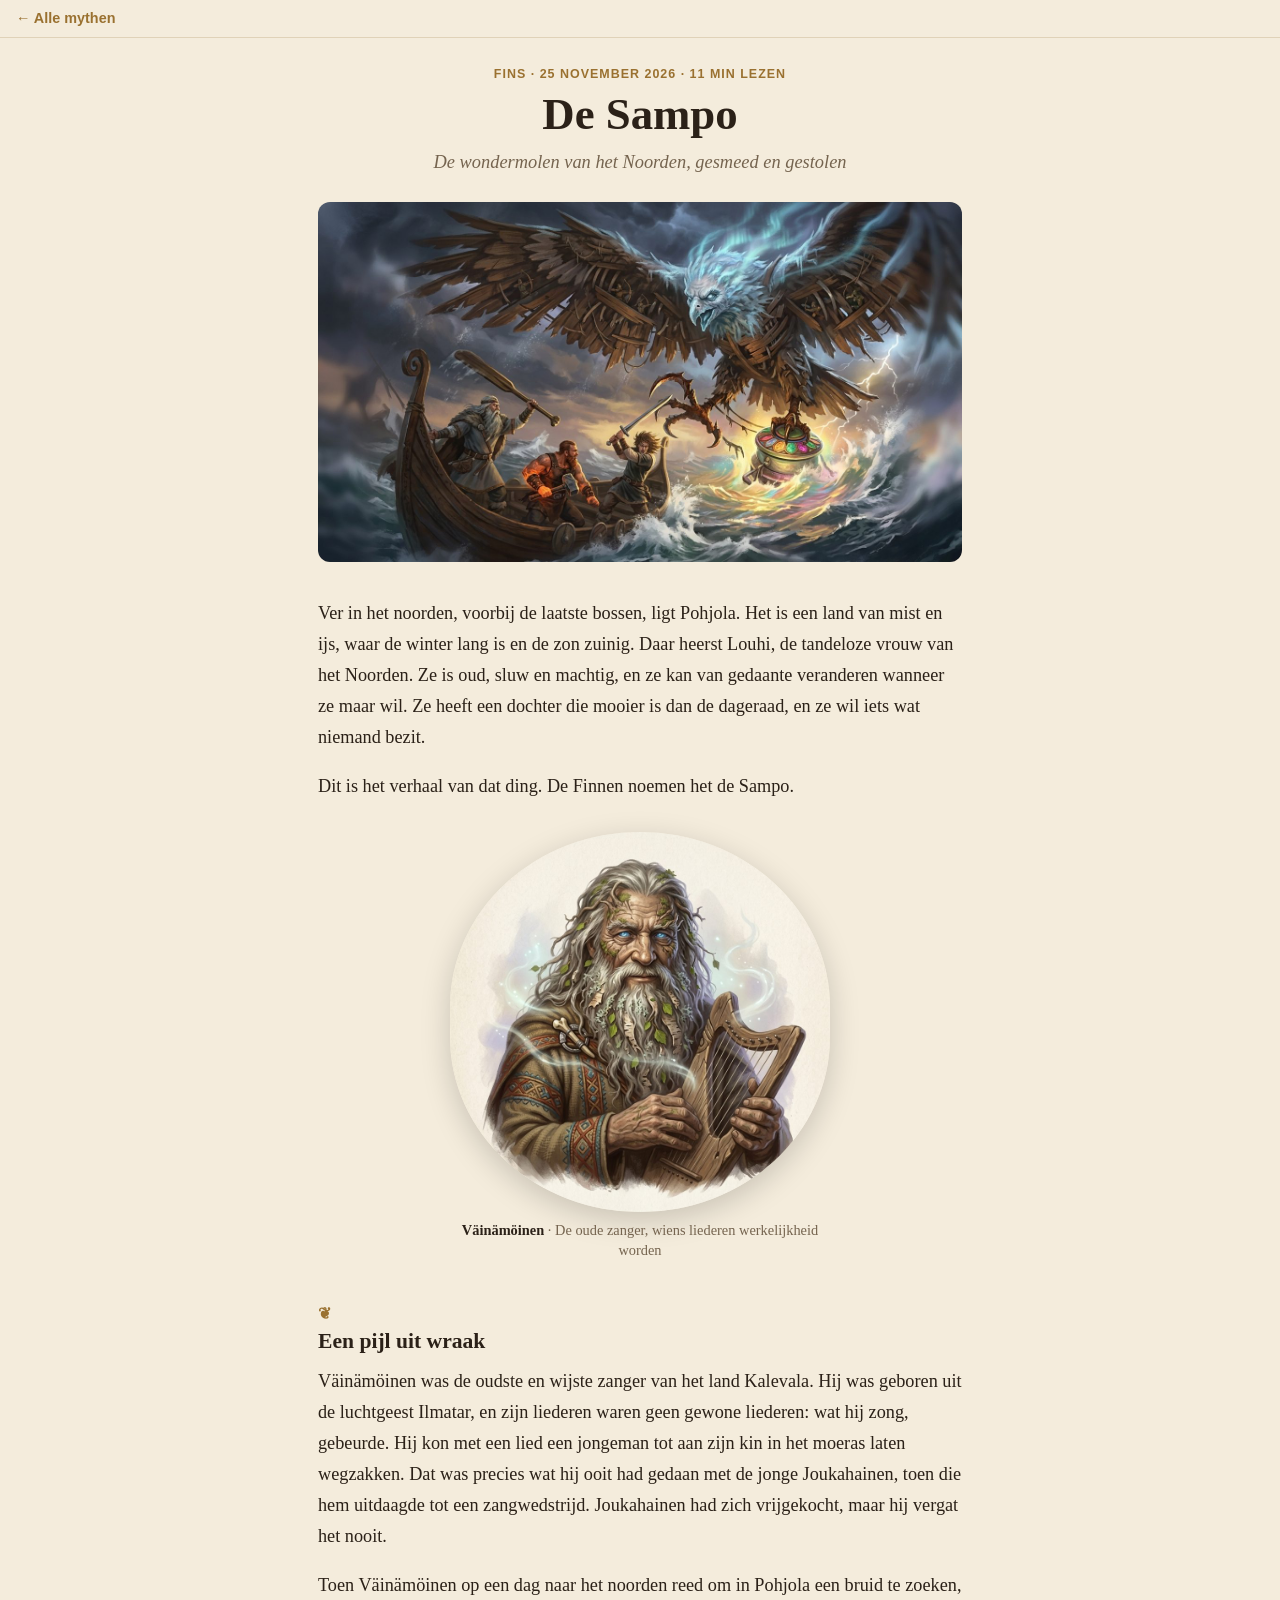
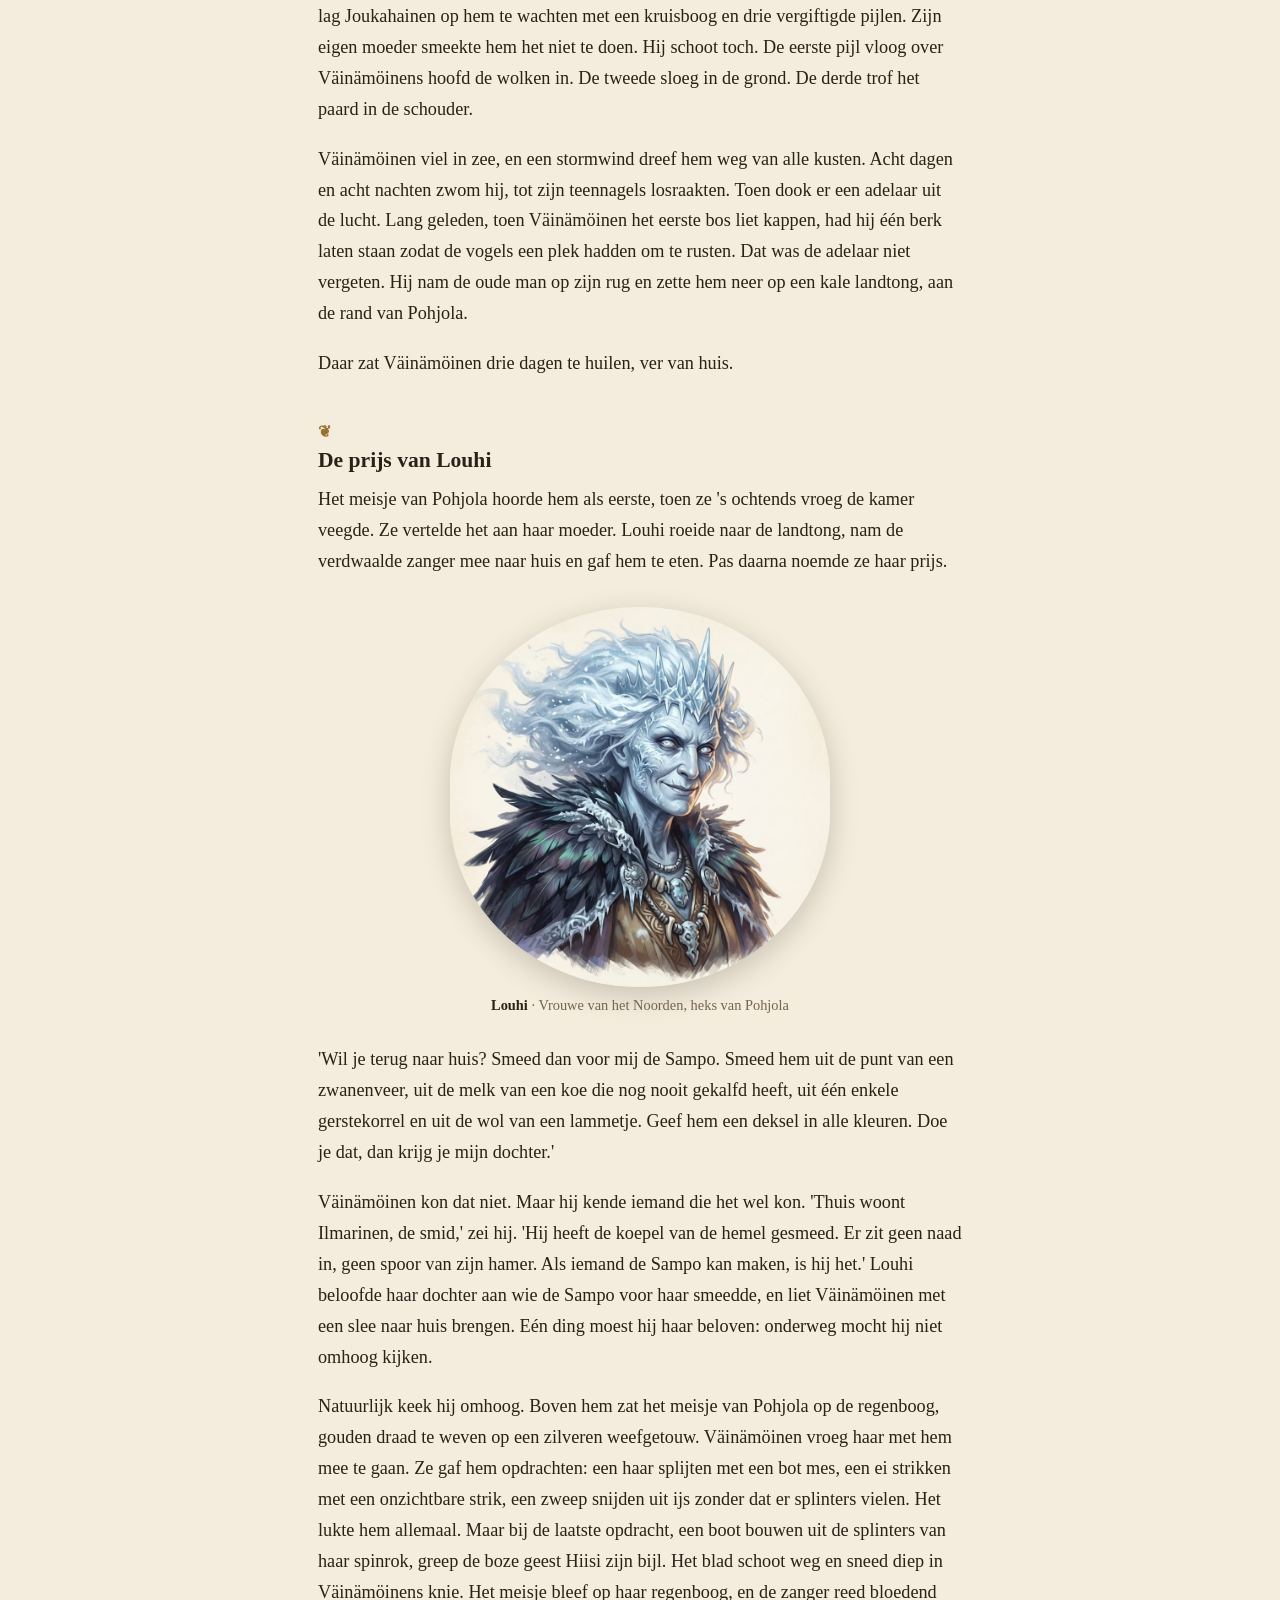
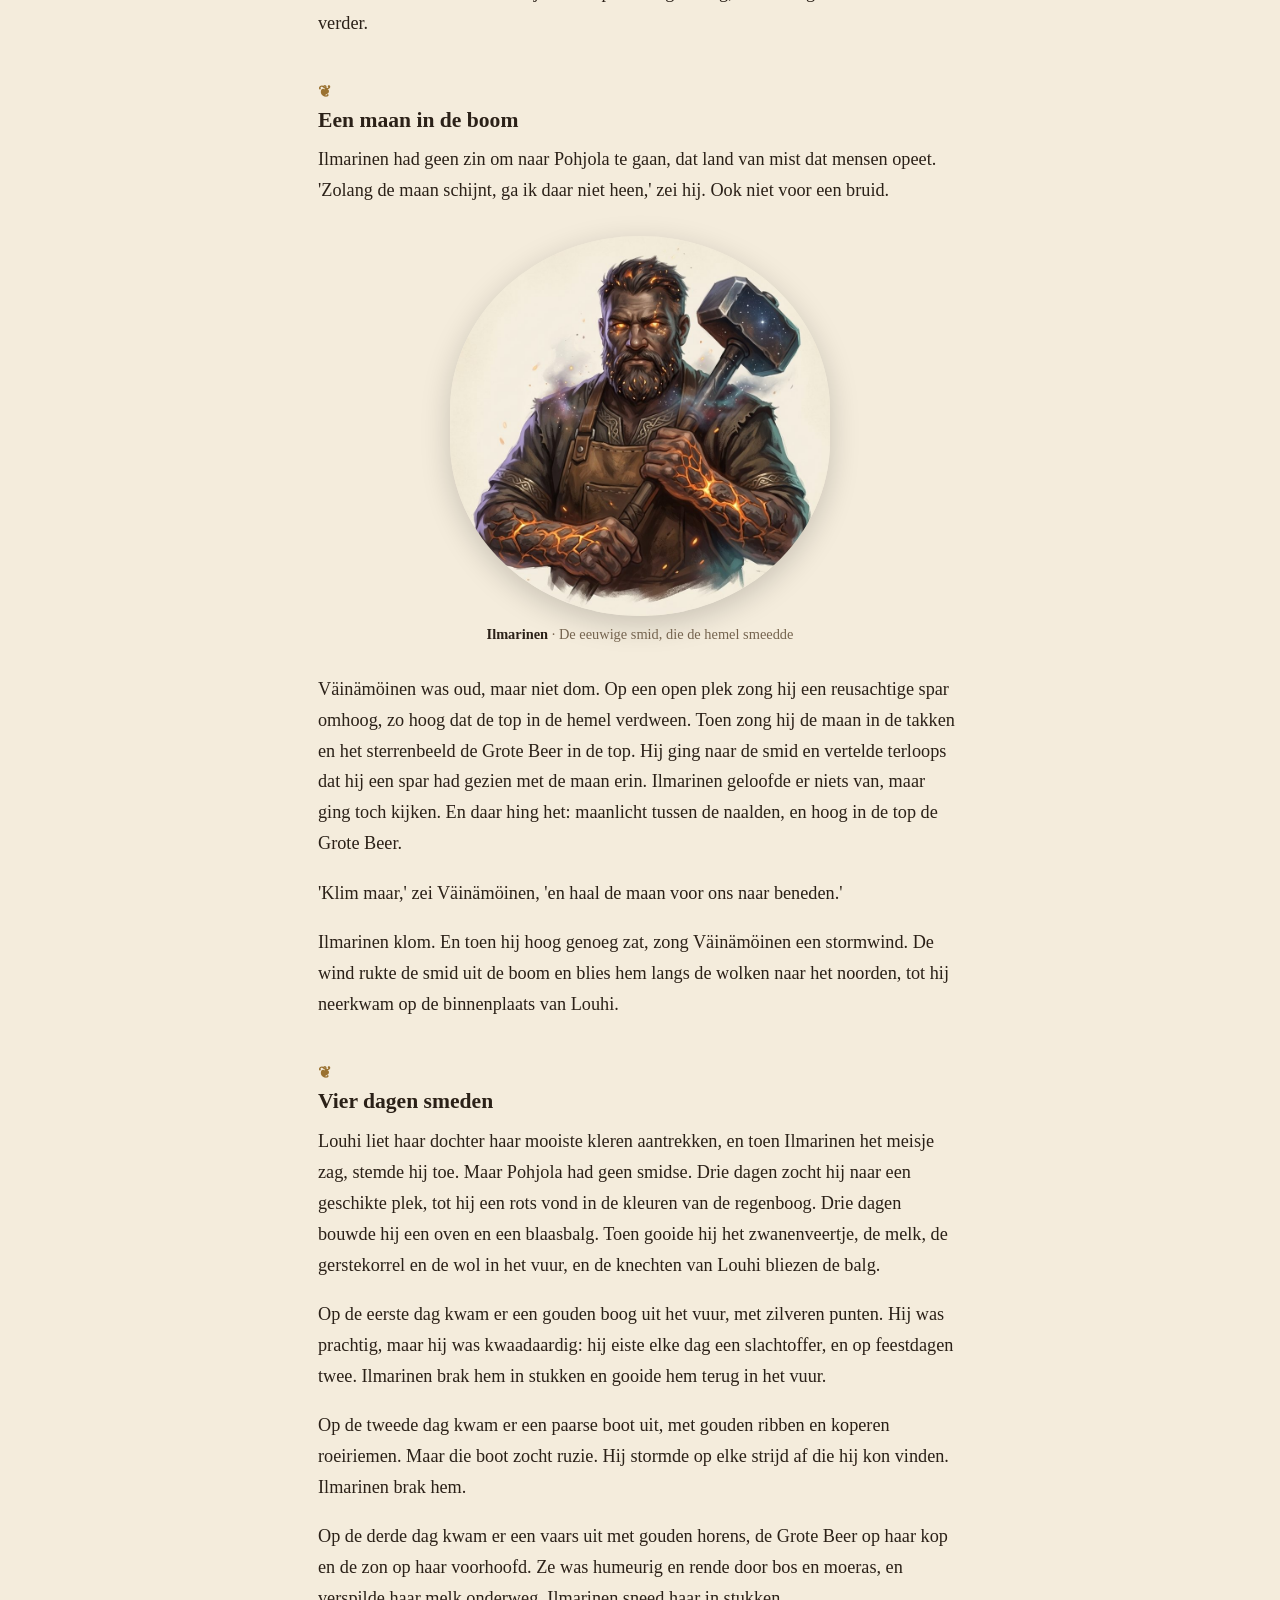
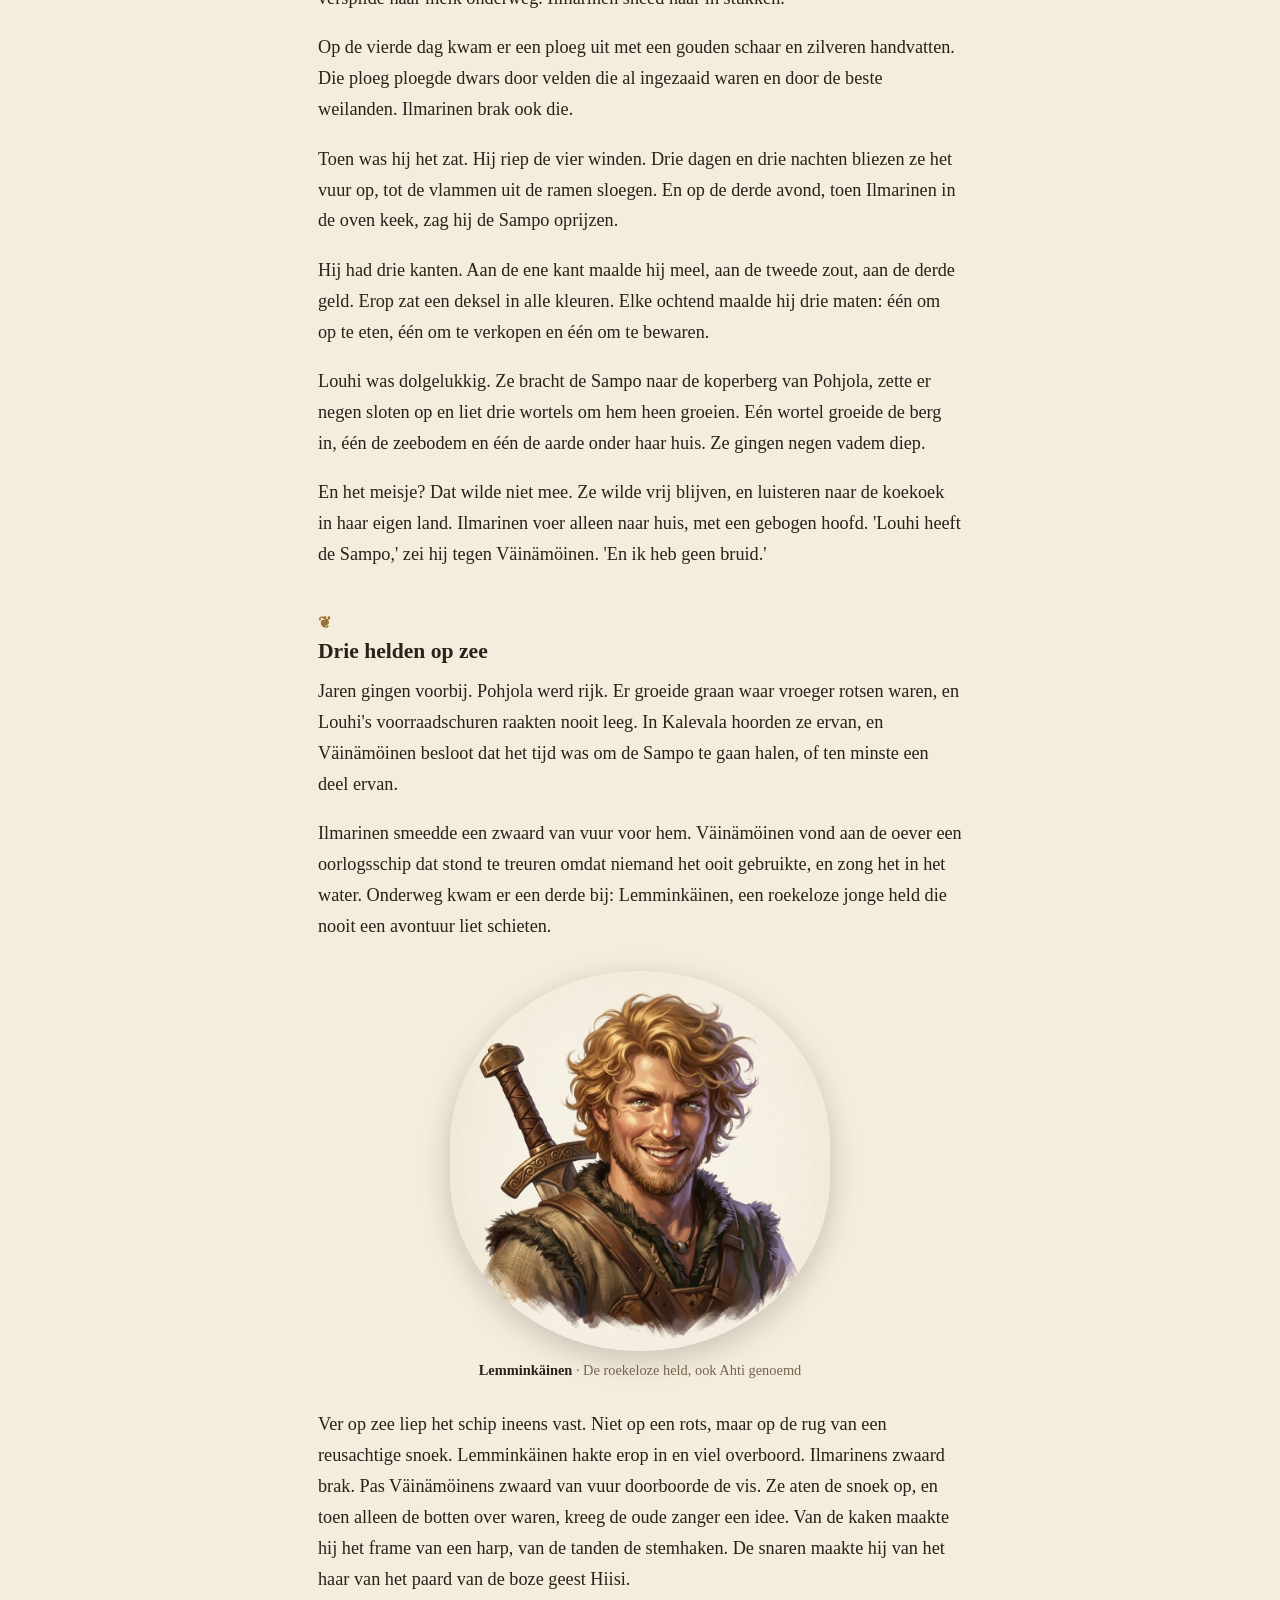
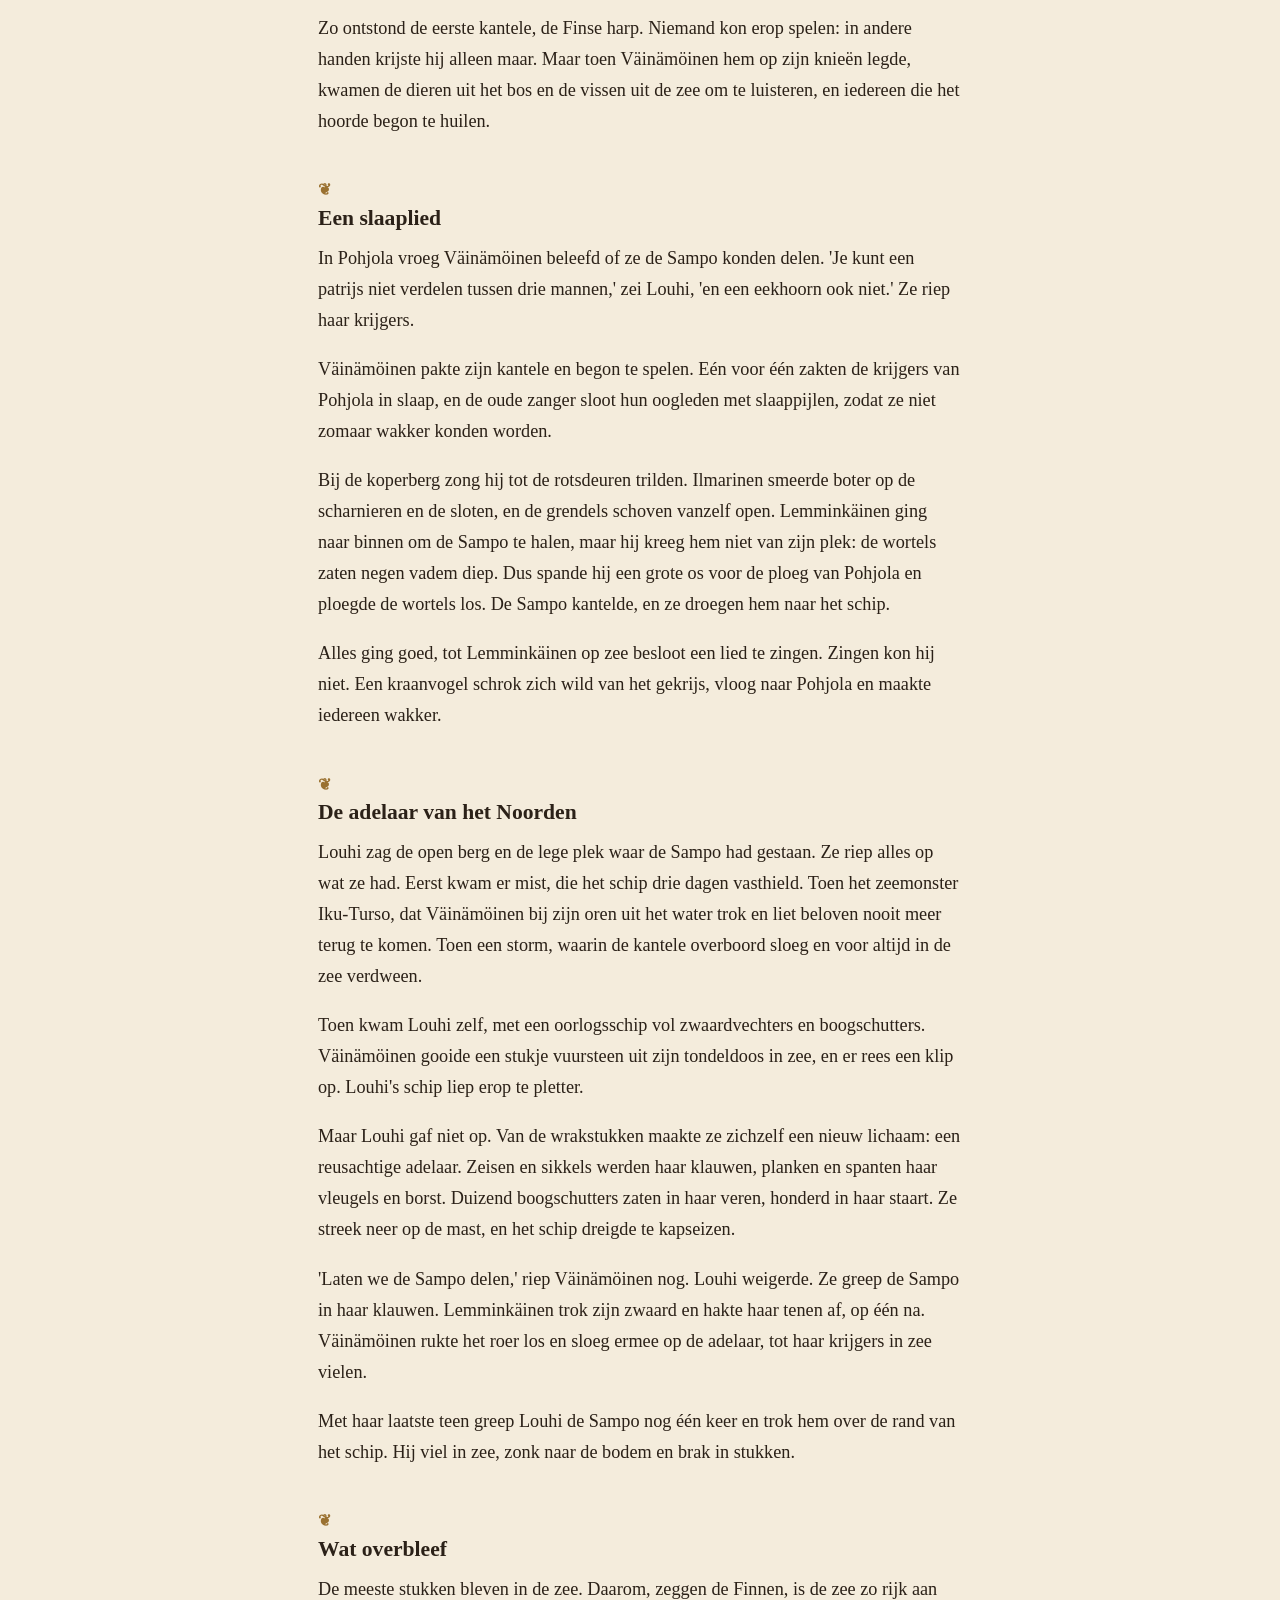
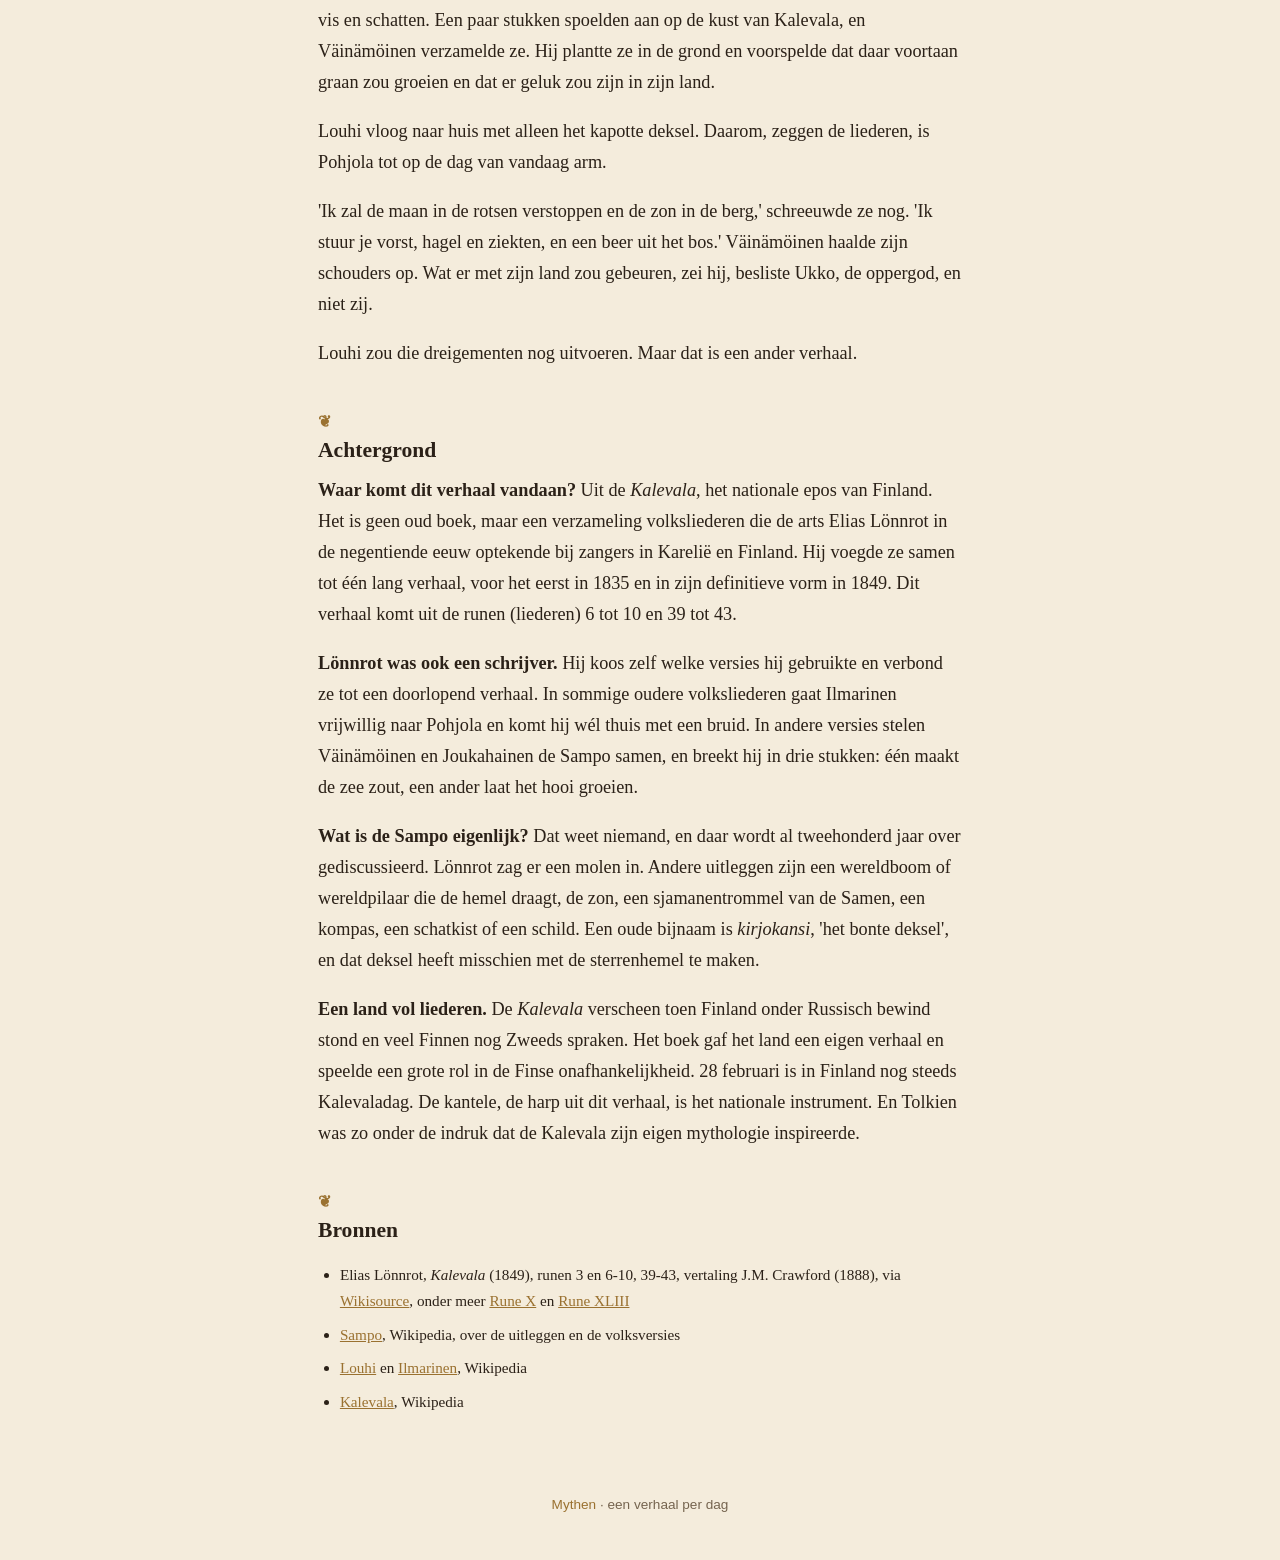
==== verhalen/de-sampo.html @ 35077336 "Nieuw verhaal: De Sampo (Fins, Kalevala) met vier portretten Co-Authored-By: Claude Opus 5.5 <norepl" ====
<!doctype html>
<html lang="nl">
<head>
<meta charset="utf-8">
<meta name="viewport" content="width=device-width, initial-scale=1">
<title>De Sampo · Mythen</title>
<meta name="description" content="Om thuis te komen belooft de oude zanger Väinämöinen dat zijn vriend de smid een wondermolen zal smeden voor de heks van het Noorden. Jaren later komen ze hem terughalen, met een harp van vissengraat en een zeeslag tegen een reusachtige adelaar.">
<meta name="author" content="Mythen">
<meta property="og:type" content="article">
<meta property="og:title" content="De Sampo">
<meta property="og:description" content="Om thuis te komen belooft de oude zanger Väinämöinen dat zijn vriend de smid een wondermolen zal smeden voor de heks van het Noorden. Jaren later komen ze hem terughalen, met een harp van vissengraat en een zeeslag tegen een reusachtige adelaar.">
<meta property="og:image" content="https://simonbaijens.github.io/mythen/beelden/scenes/de-sampo.jpg">
<meta name="theme-color" content="#171310">
<link rel="stylesheet" href="../verhaal.css">
</head>
<body>
<nav class="terug"><a href="../">← Alle mythen</a></nav>
<article>
<header>
<p class="mythologie">Fins · <time datetime="2026-11-25">25 november 2026</time> · 11 min lezen</p>
<h1>De Sampo</h1>
<p class="ondertitel">De wondermolen van het Noorden, gesmeed en gestolen</p>
</header>
<figure class="scene"><img src="../beelden/scenes/de-sampo.jpg" alt="De Sampo" width="1400" height="788"></figure>
<p>Ver in het noorden, voorbij de laatste bossen, ligt Pohjola. Het is een land van mist en ijs, waar de winter lang is en de zon zuinig. Daar heerst Louhi, de tandeloze vrouw van het Noorden. Ze is oud, sluw en machtig, en ze kan van gedaante veranderen wanneer ze maar wil. Ze heeft een dochter die mooier is dan de dageraad, en ze wil iets wat niemand bezit.</p>
<p>Dit is het verhaal van dat ding. De Finnen noemen het de Sampo.</p>
<figure class="figuur" id="figuur-vainamoinen"><img src="../beelden/figuren/vainamoinen.jpg" alt="Väinämöinen" width="900" height="900" loading="lazy"><figcaption><strong>Väinämöinen</strong> · De oude zanger, wiens liederen werkelijkheid worden</figcaption></figure>
<h2>Een pijl uit wraak</h2>
<p>Väinämöinen was de oudste en wijste zanger van het land Kalevala. Hij was geboren uit de luchtgeest Ilmatar, en zijn liederen waren geen gewone liederen: wat hij zong, gebeurde. Hij kon met een lied een jongeman tot aan zijn kin in het moeras laten wegzakken. Dat was precies wat hij ooit had gedaan met de jonge Joukahainen, toen die hem uitdaagde tot een zangwedstrijd. Joukahainen had zich vrijgekocht, maar hij vergat het nooit.</p>
<p>Toen Väinämöinen op een dag naar het noorden reed om in Pohjola een bruid te zoeken, lag Joukahainen op hem te wachten met een kruisboog en drie vergiftigde pijlen. Zijn eigen moeder smeekte hem het niet te doen. Hij schoot toch. De eerste pijl vloog over Väinämöinens hoofd de wolken in. De tweede sloeg in de grond. De derde trof het paard in de schouder.</p>
<p>Väinämöinen viel in zee, en een stormwind dreef hem weg van alle kusten. Acht dagen en acht nachten zwom hij, tot zijn teennagels losraakten. Toen dook er een adelaar uit de lucht. Lang geleden, toen Väinämöinen het eerste bos liet kappen, had hij één berk laten staan zodat de vogels een plek hadden om te rusten. Dat was de adelaar niet vergeten. Hij nam de oude man op zijn rug en zette hem neer op een kale landtong, aan de rand van Pohjola.</p>
<p>Daar zat Väinämöinen drie dagen te huilen, ver van huis.</p>
<h2>De prijs van Louhi</h2>
<p>Het meisje van Pohjola hoorde hem als eerste, toen ze 's ochtends vroeg de kamer veegde. Ze vertelde het aan haar moeder. Louhi roeide naar de landtong, nam de verdwaalde zanger mee naar huis en gaf hem te eten. Pas daarna noemde ze haar prijs.</p>
<figure class="figuur" id="figuur-louhi"><img src="../beelden/figuren/louhi.jpg" alt="Louhi" width="900" height="900" loading="lazy"><figcaption><strong>Louhi</strong> · Vrouwe van het Noorden, heks van Pohjola</figcaption></figure>
<p>'Wil je terug naar huis? Smeed dan voor mij de Sampo. Smeed hem uit de punt van een zwanenveer, uit de melk van een koe die nog nooit gekalfd heeft, uit één enkele gerstekorrel en uit de wol van een lammetje. Geef hem een deksel in alle kleuren. Doe je dat, dan krijg je mijn dochter.'</p>
<p>Väinämöinen kon dat niet. Maar hij kende iemand die het wel kon. 'Thuis woont Ilmarinen, de smid,' zei hij. 'Hij heeft de koepel van de hemel gesmeed. Er zit geen naad in, geen spoor van zijn hamer. Als iemand de Sampo kan maken, is hij het.' Louhi beloofde haar dochter aan wie de Sampo voor haar smeedde, en liet Väinämöinen met een slee naar huis brengen. Eén ding moest hij haar beloven: onderweg mocht hij niet omhoog kijken.</p>
<p>Natuurlijk keek hij omhoog. Boven hem zat het meisje van Pohjola op de regenboog, gouden draad te weven op een zilveren weefgetouw. Väinämöinen vroeg haar met hem mee te gaan. Ze gaf hem opdrachten: een haar splijten met een bot mes, een ei strikken met een onzichtbare strik, een zweep snijden uit ijs zonder dat er splinters vielen. Het lukte hem allemaal. Maar bij de laatste opdracht, een boot bouwen uit de splinters van haar spinrok, greep de boze geest Hiisi zijn bijl. Het blad schoot weg en sneed diep in Väinämöinens knie. Het meisje bleef op haar regenboog, en de zanger reed bloedend verder.</p>
<h2>Een maan in de boom</h2>
<p>Ilmarinen had geen zin om naar Pohjola te gaan, dat land van mist dat mensen opeet. 'Zolang de maan schijnt, ga ik daar niet heen,' zei hij. Ook niet voor een bruid.</p>
<figure class="figuur" id="figuur-ilmarinen"><img src="../beelden/figuren/ilmarinen.jpg" alt="Ilmarinen" width="900" height="900" loading="lazy"><figcaption><strong>Ilmarinen</strong> · De eeuwige smid, die de hemel smeedde</figcaption></figure>
<p>Väinämöinen was oud, maar niet dom. Op een open plek zong hij een reusachtige spar omhoog, zo hoog dat de top in de hemel verdween. Toen zong hij de maan in de takken en het sterrenbeeld de Grote Beer in de top. Hij ging naar de smid en vertelde terloops dat hij een spar had gezien met de maan erin. Ilmarinen geloofde er niets van, maar ging toch kijken. En daar hing het: maanlicht tussen de naalden, en hoog in de top de Grote Beer.</p>
<p>'Klim maar,' zei Väinämöinen, 'en haal de maan voor ons naar beneden.'</p>
<p>Ilmarinen klom. En toen hij hoog genoeg zat, zong Väinämöinen een stormwind. De wind rukte de smid uit de boom en blies hem langs de wolken naar het noorden, tot hij neerkwam op de binnenplaats van Louhi.</p>
<h2>Vier dagen smeden</h2>
<p>Louhi liet haar dochter haar mooiste kleren aantrekken, en toen Ilmarinen het meisje zag, stemde hij toe. Maar Pohjola had geen smidse. Drie dagen zocht hij naar een geschikte plek, tot hij een rots vond in de kleuren van de regenboog. Drie dagen bouwde hij een oven en een blaasbalg. Toen gooide hij het zwanenveertje, de melk, de gerstekorrel en de wol in het vuur, en de knechten van Louhi bliezen de balg.</p>
<p>Op de eerste dag kwam er een gouden boog uit het vuur, met zilveren punten. Hij was prachtig, maar hij was kwaadaardig: hij eiste elke dag een slachtoffer, en op feestdagen twee. Ilmarinen brak hem in stukken en gooide hem terug in het vuur.</p>
<p>Op de tweede dag kwam er een paarse boot uit, met gouden ribben en koperen roeiriemen. Maar die boot zocht ruzie. Hij stormde op elke strijd af die hij kon vinden. Ilmarinen brak hem.</p>
<p>Op de derde dag kwam er een vaars uit met gouden horens, de Grote Beer op haar kop en de zon op haar voorhoofd. Ze was humeurig en rende door bos en moeras, en verspilde haar melk onderweg. Ilmarinen sneed haar in stukken.</p>
<p>Op de vierde dag kwam er een ploeg uit met een gouden schaar en zilveren handvatten. Die ploeg ploegde dwars door velden die al ingezaaid waren en door de beste weilanden. Ilmarinen brak ook die.</p>
<p>Toen was hij het zat. Hij riep de vier winden. Drie dagen en drie nachten bliezen ze het vuur op, tot de vlammen uit de ramen sloegen. En op de derde avond, toen Ilmarinen in de oven keek, zag hij de Sampo oprijzen.</p>
<p>Hij had drie kanten. Aan de ene kant maalde hij meel, aan de tweede zout, aan de derde geld. Erop zat een deksel in alle kleuren. Elke ochtend maalde hij drie maten: één om op te eten, één om te verkopen en één om te bewaren.</p>
<p>Louhi was dolgelukkig. Ze bracht de Sampo naar de koperberg van Pohjola, zette er negen sloten op en liet drie wortels om hem heen groeien. Eén wortel groeide de berg in, één de zeebodem en één de aarde onder haar huis. Ze gingen negen vadem diep.</p>
<p>En het meisje? Dat wilde niet mee. Ze wilde vrij blijven, en luisteren naar de koekoek in haar eigen land. Ilmarinen voer alleen naar huis, met een gebogen hoofd. 'Louhi heeft de Sampo,' zei hij tegen Väinämöinen. 'En ik heb geen bruid.'</p>
<h2>Drie helden op zee</h2>
<p>Jaren gingen voorbij. Pohjola werd rijk. Er groeide graan waar vroeger rotsen waren, en Louhi's voorraadschuren raakten nooit leeg. In Kalevala hoorden ze ervan, en Väinämöinen besloot dat het tijd was om de Sampo te gaan halen, of ten minste een deel ervan.</p>
<p>Ilmarinen smeedde een zwaard van vuur voor hem. Väinämöinen vond aan de oever een oorlogsschip dat stond te treuren omdat niemand het ooit gebruikte, en zong het in het water. Onderweg kwam er een derde bij: Lemminkäinen, een roekeloze jonge held die nooit een avontuur liet schieten.</p>
<figure class="figuur" id="figuur-lemminkainen"><img src="../beelden/figuren/lemminkainen.jpg" alt="Lemminkäinen" width="900" height="900" loading="lazy"><figcaption><strong>Lemminkäinen</strong> · De roekeloze held, ook Ahti genoemd</figcaption></figure>
<p>Ver op zee liep het schip ineens vast. Niet op een rots, maar op de rug van een reusachtige snoek. Lemminkäinen hakte erop in en viel overboord. Ilmarinens zwaard brak. Pas Väinämöinens zwaard van vuur doorboorde de vis. Ze aten de snoek op, en toen alleen de botten over waren, kreeg de oude zanger een idee. Van de kaken maakte hij het frame van een harp, van de tanden de stemhaken. De snaren maakte hij van het haar van het paard van de boze geest Hiisi.</p>
<p>Zo ontstond de eerste kantele, de Finse harp. Niemand kon erop spelen: in andere handen krijste hij alleen maar. Maar toen Väinämöinen hem op zijn knieën legde, kwamen de dieren uit het bos en de vissen uit de zee om te luisteren, en iedereen die het hoorde begon te huilen.</p>
<h2>Een slaaplied</h2>
<p>In Pohjola vroeg Väinämöinen beleefd of ze de Sampo konden delen. 'Je kunt een patrijs niet verdelen tussen drie mannen,' zei Louhi, 'en een eekhoorn ook niet.' Ze riep haar krijgers.</p>
<p>Väinämöinen pakte zijn kantele en begon te spelen. Eén voor één zakten de krijgers van Pohjola in slaap, en de oude zanger sloot hun oogleden met slaappijlen, zodat ze niet zomaar wakker konden worden.</p>
<p>Bij de koperberg zong hij tot de rotsdeuren trilden. Ilmarinen smeerde boter op de scharnieren en de sloten, en de grendels schoven vanzelf open. Lemminkäinen ging naar binnen om de Sampo te halen, maar hij kreeg hem niet van zijn plek: de wortels zaten negen vadem diep. Dus spande hij een grote os voor de ploeg van Pohjola en ploegde de wortels los. De Sampo kantelde, en ze droegen hem naar het schip.</p>
<p>Alles ging goed, tot Lemminkäinen op zee besloot een lied te zingen. Zingen kon hij niet. Een kraanvogel schrok zich wild van het gekrijs, vloog naar Pohjola en maakte iedereen wakker.</p>
<h2>De adelaar van het Noorden</h2>
<p>Louhi zag de open berg en de lege plek waar de Sampo had gestaan. Ze riep alles op wat ze had. Eerst kwam er mist, die het schip drie dagen vasthield. Toen het zeemonster Iku-Turso, dat Väinämöinen bij zijn oren uit het water trok en liet beloven nooit meer terug te komen. Toen een storm, waarin de kantele overboord sloeg en voor altijd in de zee verdween.</p>
<p>Toen kwam Louhi zelf, met een oorlogsschip vol zwaardvechters en boogschutters. Väinämöinen gooide een stukje vuursteen uit zijn tondeldoos in zee, en er rees een klip op. Louhi's schip liep erop te pletter.</p>
<p>Maar Louhi gaf niet op. Van de wrakstukken maakte ze zichzelf een nieuw lichaam: een reusachtige adelaar. Zeisen en sikkels werden haar klauwen, planken en spanten haar vleugels en borst. Duizend boogschutters zaten in haar veren, honderd in haar staart. Ze streek neer op de mast, en het schip dreigde te kapseizen.</p>
<p>'Laten we de Sampo delen,' riep Väinämöinen nog. Louhi weigerde. Ze greep de Sampo in haar klauwen. Lemminkäinen trok zijn zwaard en hakte haar tenen af, op één na. Väinämöinen rukte het roer los en sloeg ermee op de adelaar, tot haar krijgers in zee vielen.</p>
<p>Met haar laatste teen greep Louhi de Sampo nog één keer en trok hem over de rand van het schip. Hij viel in zee, zonk naar de bodem en brak in stukken.</p>
<h2>Wat overbleef</h2>
<p>De meeste stukken bleven in de zee. Daarom, zeggen de Finnen, is de zee zo rijk aan vis en schatten. Een paar stukken spoelden aan op de kust van Kalevala, en Väinämöinen verzamelde ze. Hij plantte ze in de grond en voorspelde dat daar voortaan graan zou groeien en dat er geluk zou zijn in zijn land.</p>
<p>Louhi vloog naar huis met alleen het kapotte deksel. Daarom, zeggen de liederen, is Pohjola tot op de dag van vandaag arm.</p>
<p>'Ik zal de maan in de rotsen verstoppen en de zon in de berg,' schreeuwde ze nog. 'Ik stuur je vorst, hagel en ziekten, en een beer uit het bos.' Väinämöinen haalde zijn schouders op. Wat er met zijn land zou gebeuren, zei hij, besliste Ukko, de oppergod, en niet zij.</p>
<p>Louhi zou die dreigementen nog uitvoeren. Maar dat is een ander verhaal.</p>
<h2>Achtergrond</h2>
<p><strong>Waar komt dit verhaal vandaan?</strong> Uit de <em>Kalevala</em>, het nationale epos van Finland. Het is geen oud boek, maar een verzameling volksliederen die de arts Elias Lönnrot in de negentiende eeuw optekende bij zangers in Karelië en Finland. Hij voegde ze samen tot één lang verhaal, voor het eerst in 1835 en in zijn definitieve vorm in 1849. Dit verhaal komt uit de runen (liederen) 6 tot 10 en 39 tot 43.</p>
<p><strong>Lönnrot was ook een schrijver.</strong> Hij koos zelf welke versies hij gebruikte en verbond ze tot een doorlopend verhaal. In sommige oudere volksliederen gaat Ilmarinen vrijwillig naar Pohjola en komt hij wél thuis met een bruid. In andere versies stelen Väinämöinen en Joukahainen de Sampo samen, en breekt hij in drie stukken: één maakt de zee zout, een ander laat het hooi groeien.</p>
<p><strong>Wat is de Sampo eigenlijk?</strong> Dat weet niemand, en daar wordt al tweehonderd jaar over gediscussieerd. Lönnrot zag er een molen in. Andere uitleggen zijn een wereldboom of wereldpilaar die de hemel draagt, de zon, een sjamanentrommel van de Samen, een kompas, een schatkist of een schild. Een oude bijnaam is <em>kirjokansi</em>, 'het bonte deksel', en dat deksel heeft misschien met de sterrenhemel te maken.</p>
<p><strong>Een land vol liederen.</strong> De <em>Kalevala</em> verscheen toen Finland onder Russisch bewind stond en veel Finnen nog Zweeds spraken. Het boek gaf het land een eigen verhaal en speelde een grote rol in de Finse onafhankelijkheid. 28 februari is in Finland nog steeds Kalevaladag. De kantele, de harp uit dit verhaal, is het nationale instrument. En Tolkien was zo onder de indruk dat de Kalevala zijn eigen mythologie inspireerde.</p>
<h2>Bronnen</h2>
<ul><li>Elias Lönnrot, <em>Kalevala</em> (1849), runen 3 en 6-10, 39-43, vertaling J.M. Crawford (1888), via <a href="https://en.wikisource.org/wiki/The_Kalevala">Wikisource</a>, onder meer <a href="https://en.wikisource.org/wiki/The_Kalevala/Rune_X">Rune X</a> en <a href="https://en.wikisource.org/wiki/The_Kalevala/Rune_XLIII">Rune XLIII</a></li><li><a href="https://en.wikipedia.org/wiki/Sampo">Sampo</a>, Wikipedia, over de uitleggen en de volksversies</li><li><a href="https://en.wikipedia.org/wiki/Louhi">Louhi</a> en <a href="https://en.wikipedia.org/wiki/Ilmarinen">Ilmarinen</a>, Wikipedia</li><li><a href="https://en.wikipedia.org/wiki/Kalevala">Kalevala</a>, Wikipedia</li></ul>
</article>
<footer class="voet"><a href="../">Mythen</a> · een verhaal per dag</footer>
</body>
</html>
---- verhaal.css ----
/* Leespagina van een verhaal: perkament overdag, warm donker 's avonds. Instapaper/Kobo negeren dit en lezen alleen de tekst. */
:root {
  --bg: #f4ecdc; --papier: #fbf6ea; --tekst: #2b2118; --zacht: #75644f; --lijn: #e0d2b8; --goud: #9a7130;
}
@media (prefers-color-scheme: dark) {
  :root { --bg: #171310; --papier: #1f1a15; --tekst: #ece2d0; --zacht: #a8987f; --lijn: #3a3027; --goud: #d4ad62; }
}
* { box-sizing: border-box; }
html { -webkit-text-size-adjust: 100%; }
body {
  margin: 0; background: var(--bg); color: var(--tekst);
  font: 1.14rem/1.7 Georgia, "Iowan Old Style", "Palatino Linotype", serif;
}
.terug { position: sticky; top: 0; z-index: 2; padding: 10px 16px; background: color-mix(in srgb, var(--bg) 88%, transparent);
  backdrop-filter: blur(8px); border-bottom: 1px solid var(--lijn); font: 600 .9rem/1.2 -apple-system, "Segoe UI", sans-serif; }
.terug a { color: var(--goud); text-decoration: none; }
article { max-width: 680px; margin: 0 auto; padding: 28px 18px 40px; }
header { text-align: center; margin-bottom: 24px; }
.mythologie { margin: 0 0 6px; color: var(--goud); font: 600 .78rem/1.4 -apple-system, "Segoe UI", sans-serif;
  letter-spacing: .08em; text-transform: uppercase; }
h1 { font-size: clamp(2rem, 7vw, 2.8rem); line-height: 1.1; margin: 0 0 8px; font-weight: 700; }
.ondertitel { margin: 0; color: var(--zacht); font-style: italic; font-size: 1.15rem; }
h2 { font-size: 1.35rem; margin: 2em 0 .5em; line-height: 1.25; }
h2::before { content: "❦"; display: block; color: var(--goud); font-size: 1rem; margin-bottom: .3em; }
p { margin: 0 0 1em; }
a { color: var(--goud); }
figure { margin: 1.6em 0; }
figure img { display: block; width: 100%; height: auto; border-radius: 10px; }
.scene { margin: 0 -18px 1.8em; }
.scene img { border-radius: 0; }
@media (min-width: 720px) { .scene { margin: 0 0 2em; } .scene img { border-radius: 12px; } }
.figuur { max-width: 380px; margin-left: auto; margin-right: auto; text-align: center; }
.figuur img { border-radius: 50% / 46%; box-shadow: 0 8px 30px rgba(0,0,0,.18); }
figcaption { margin-top: .6em; color: var(--zacht); font-size: .9rem; line-height: 1.4; }
figcaption strong { color: var(--tekst); }
ul { padding-left: 1.2em; } li { margin-bottom: .5em; font-size: .95rem; }
.voet { text-align: center; padding: 24px 16px 48px; color: var(--zacht); font: .85rem -apple-system, "Segoe UI", sans-serif; }
.voet a { color: var(--goud); text-decoration: none; }
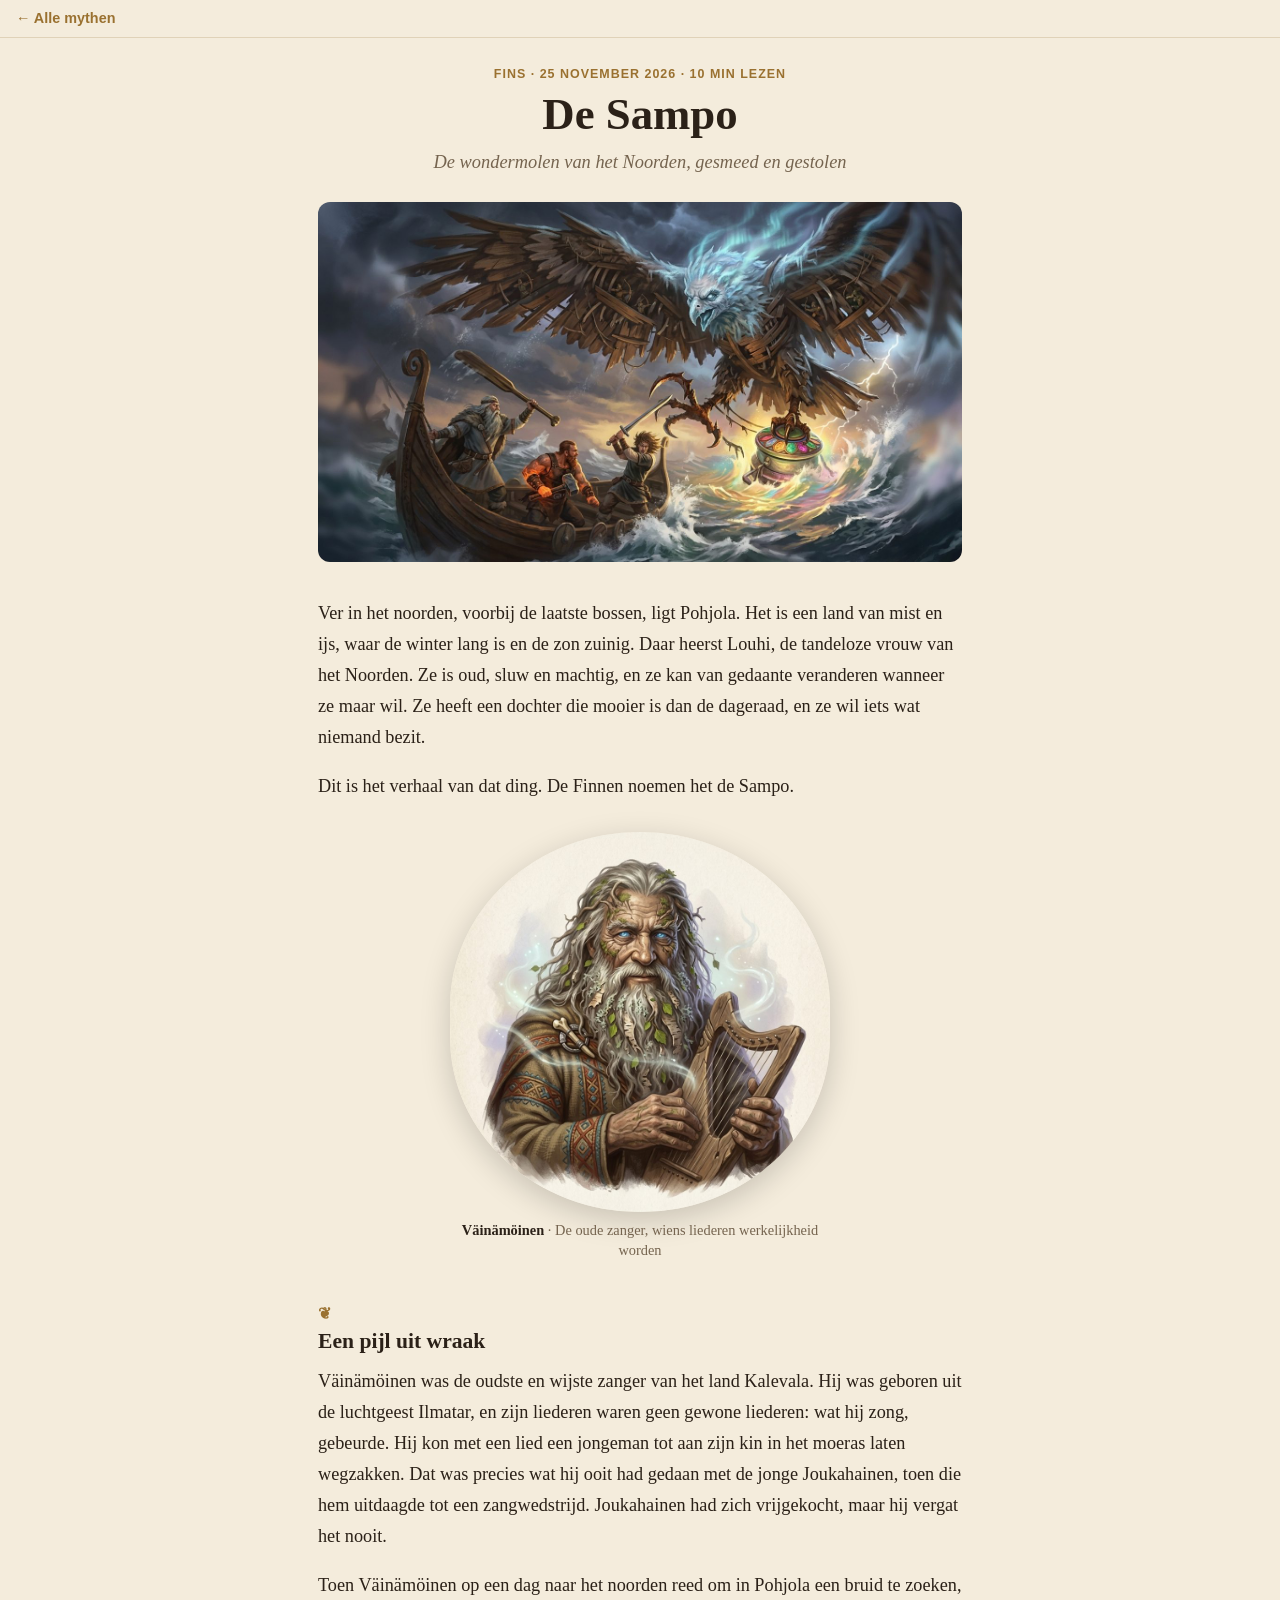
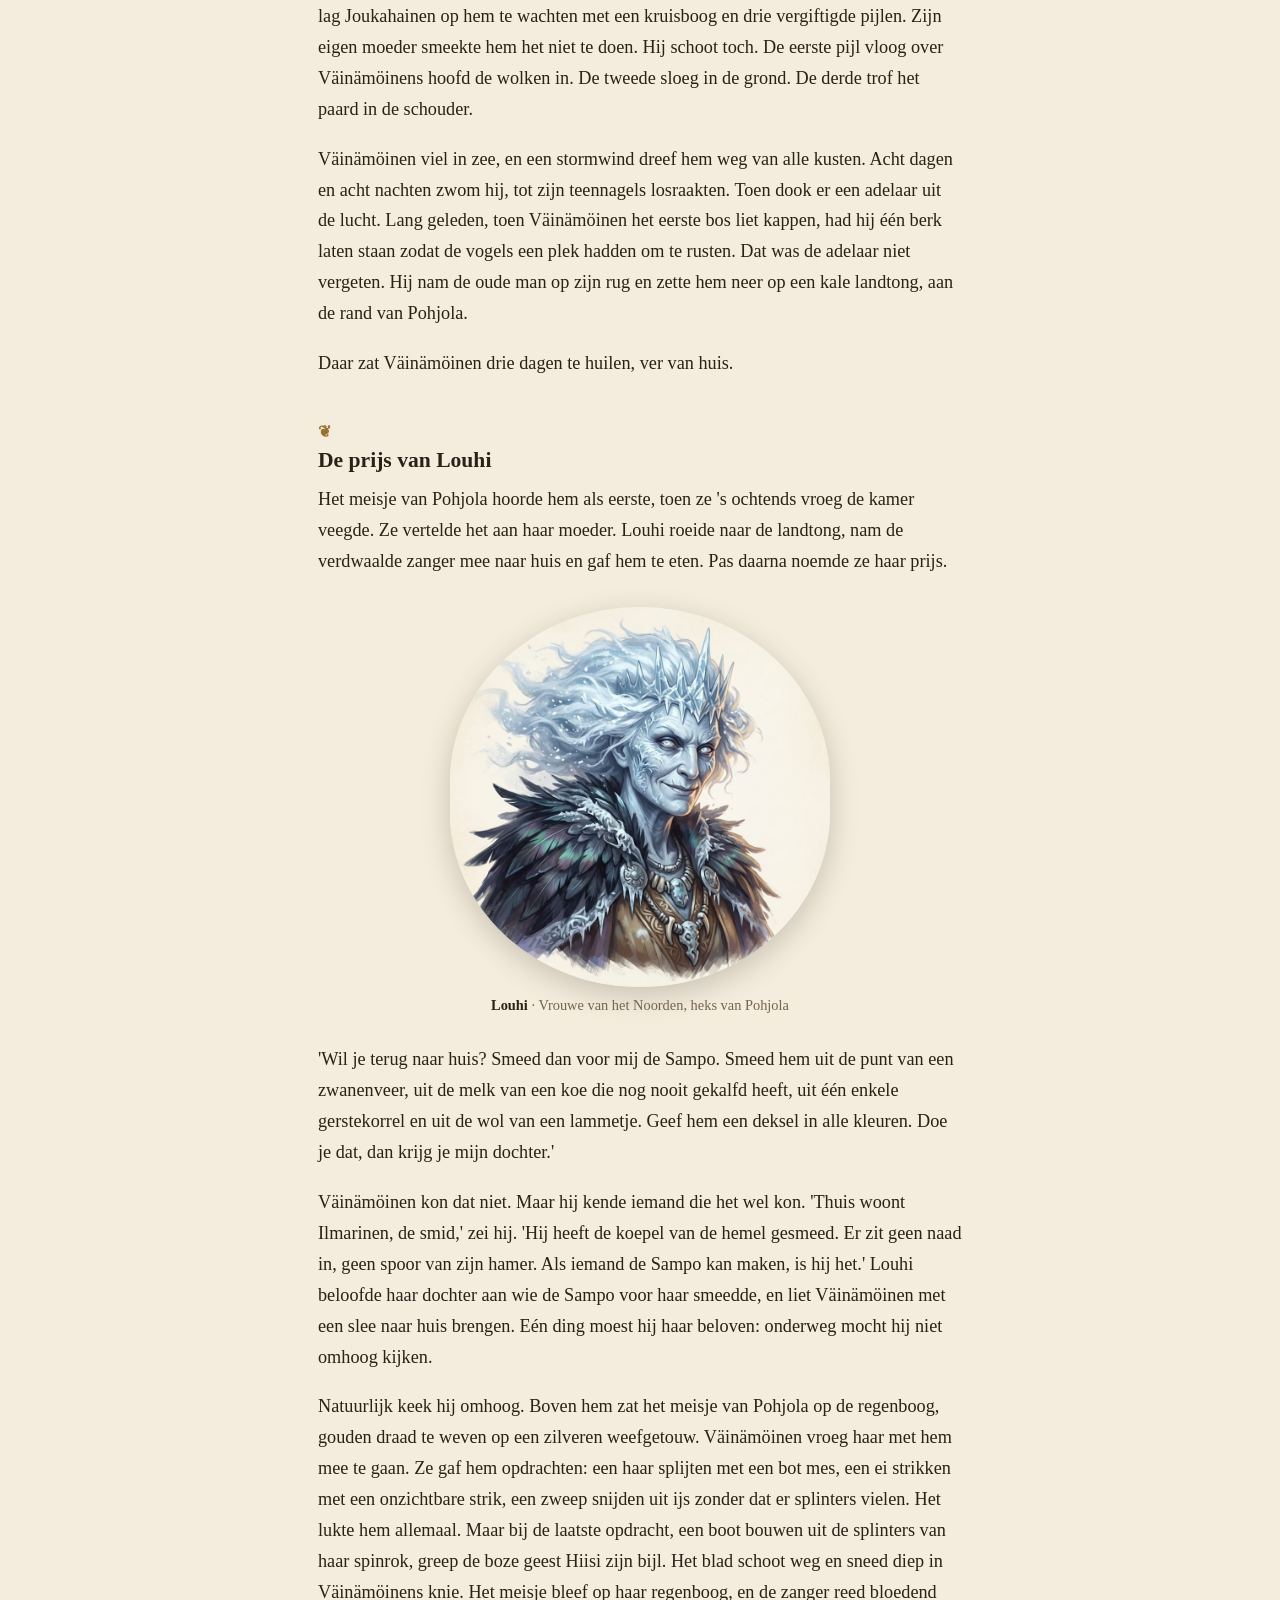
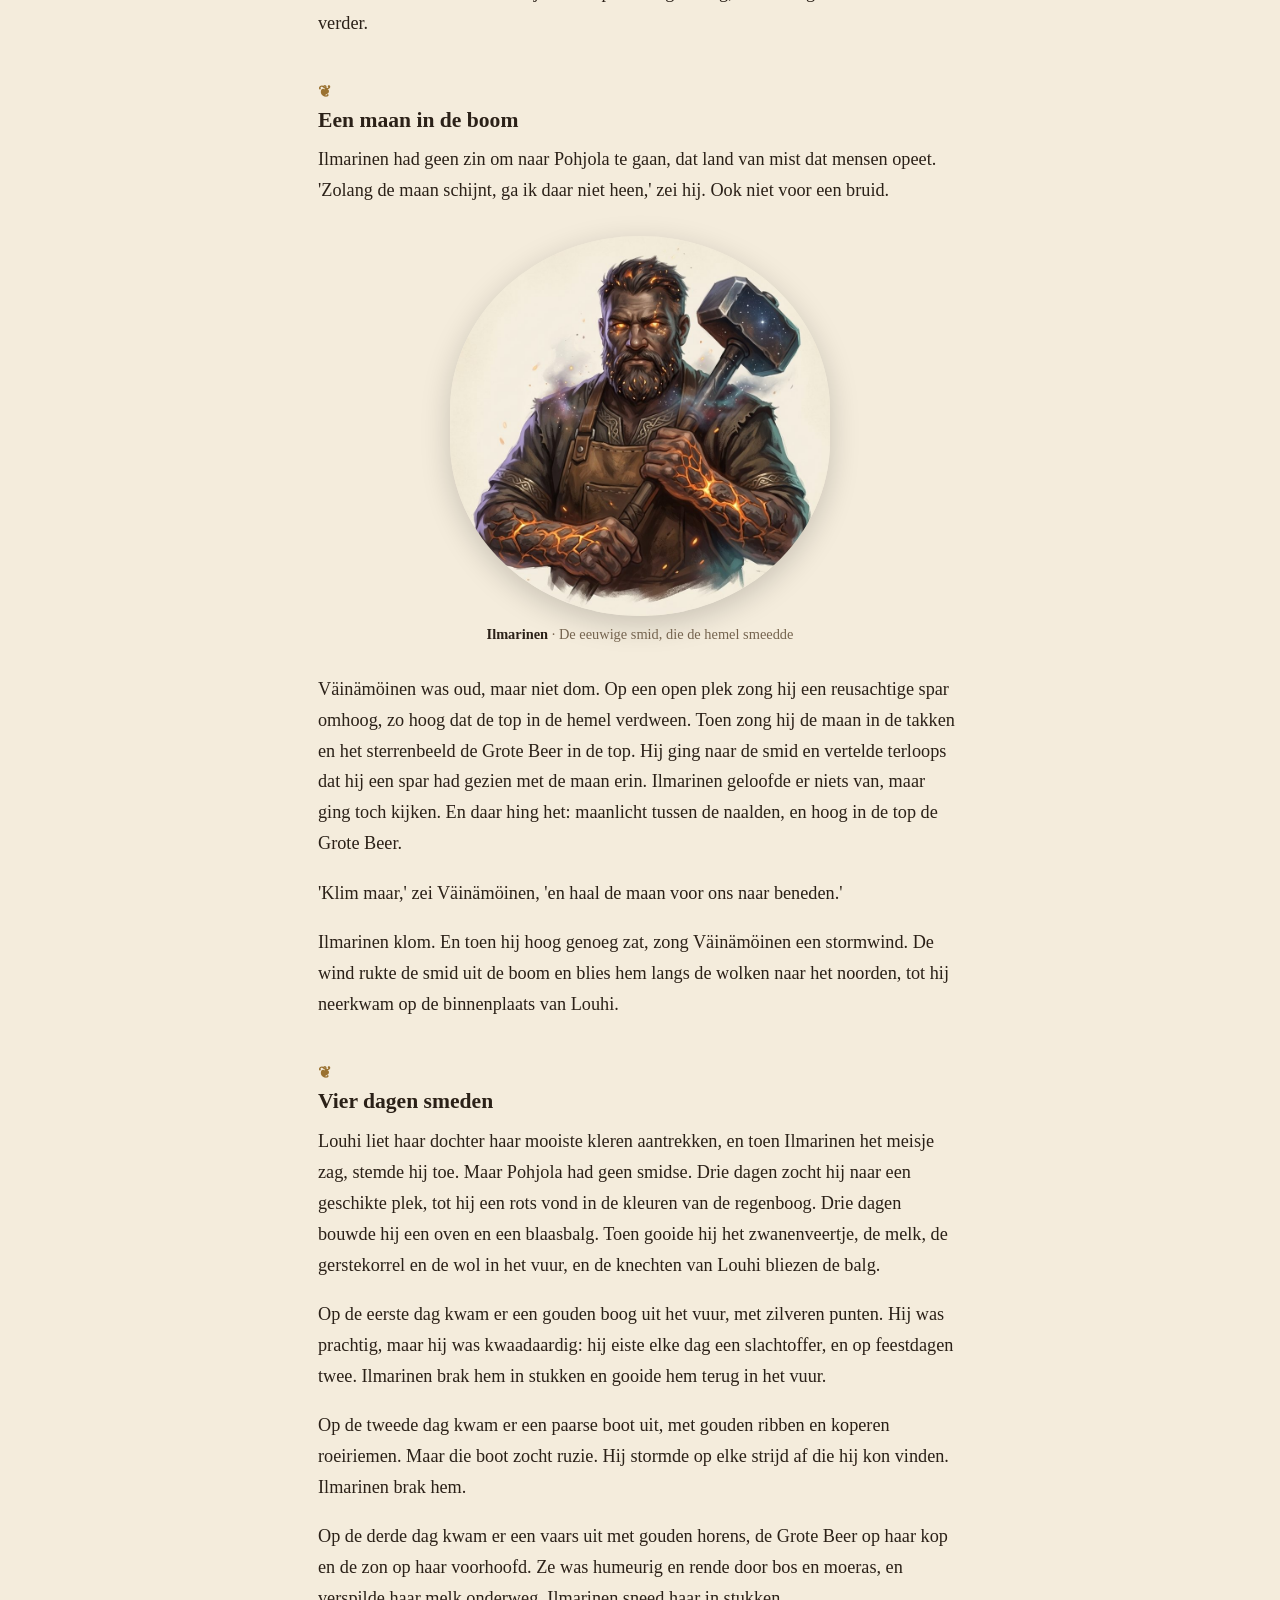
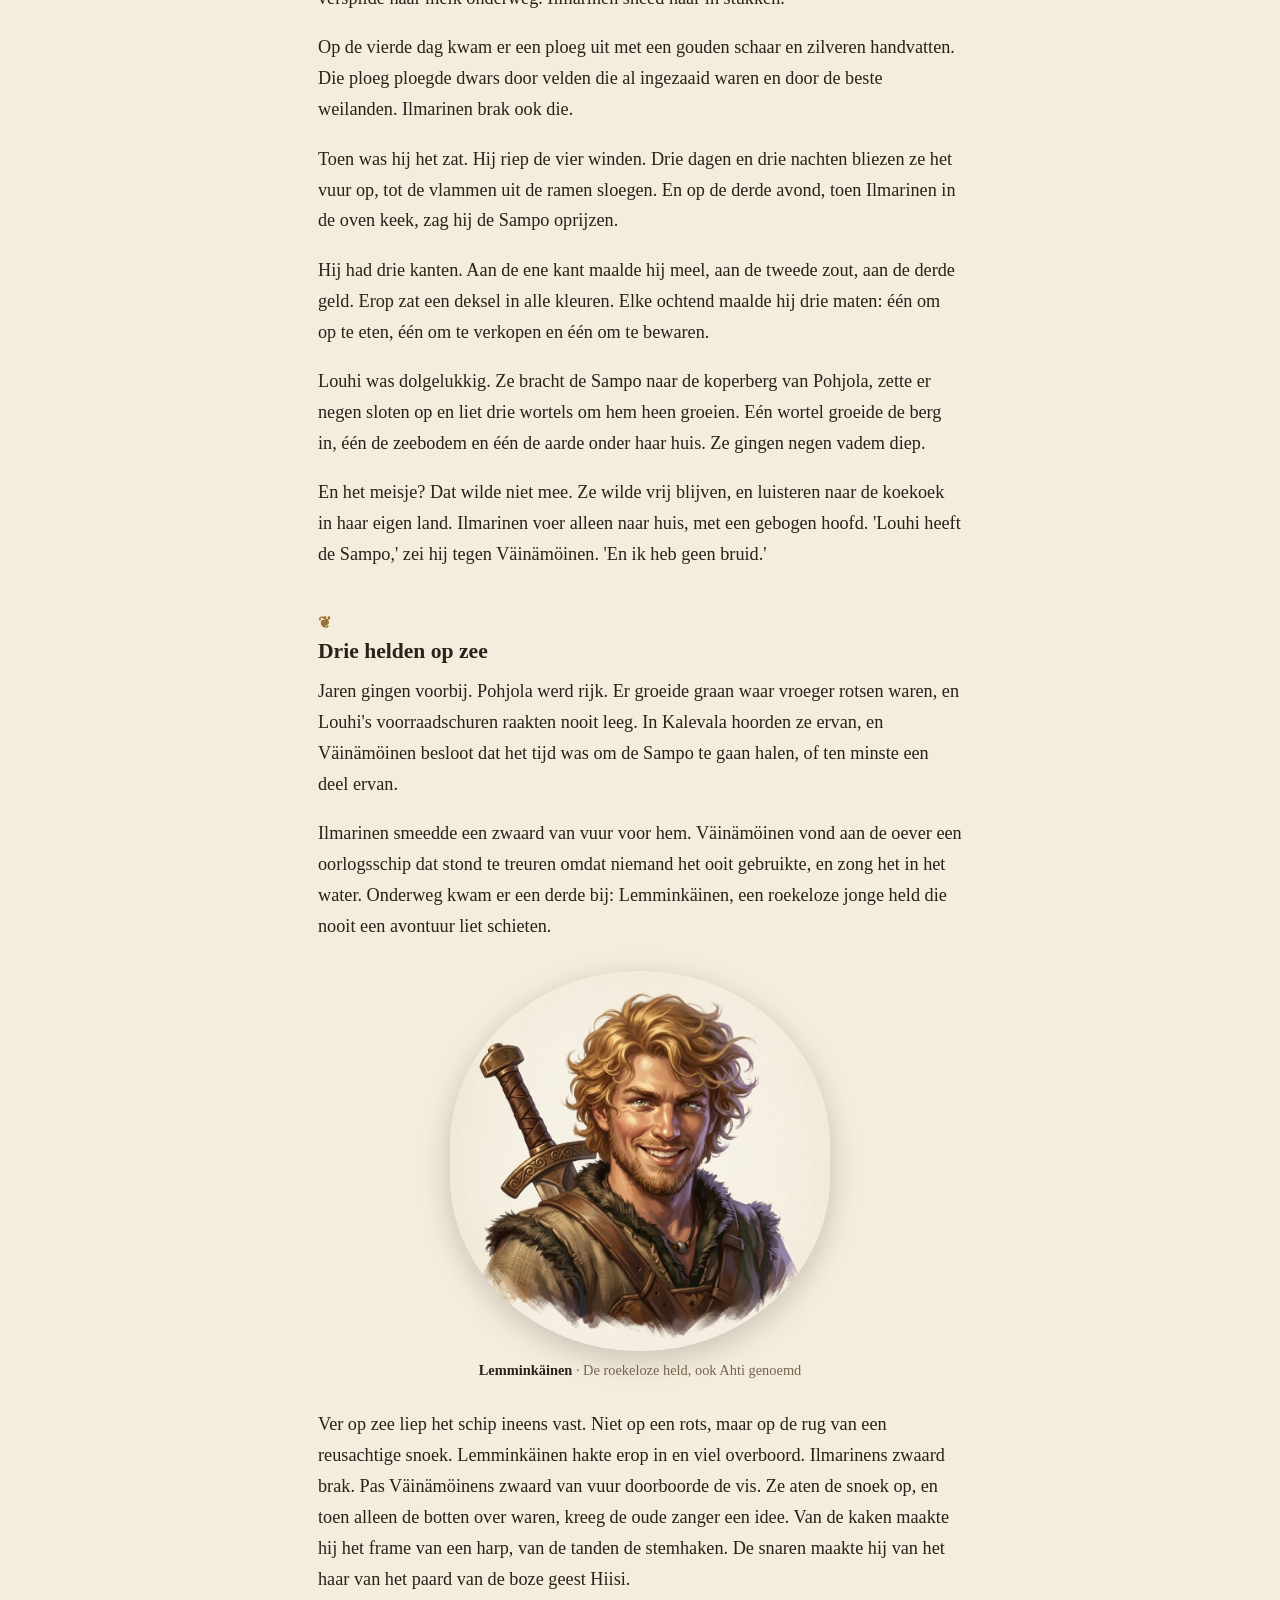
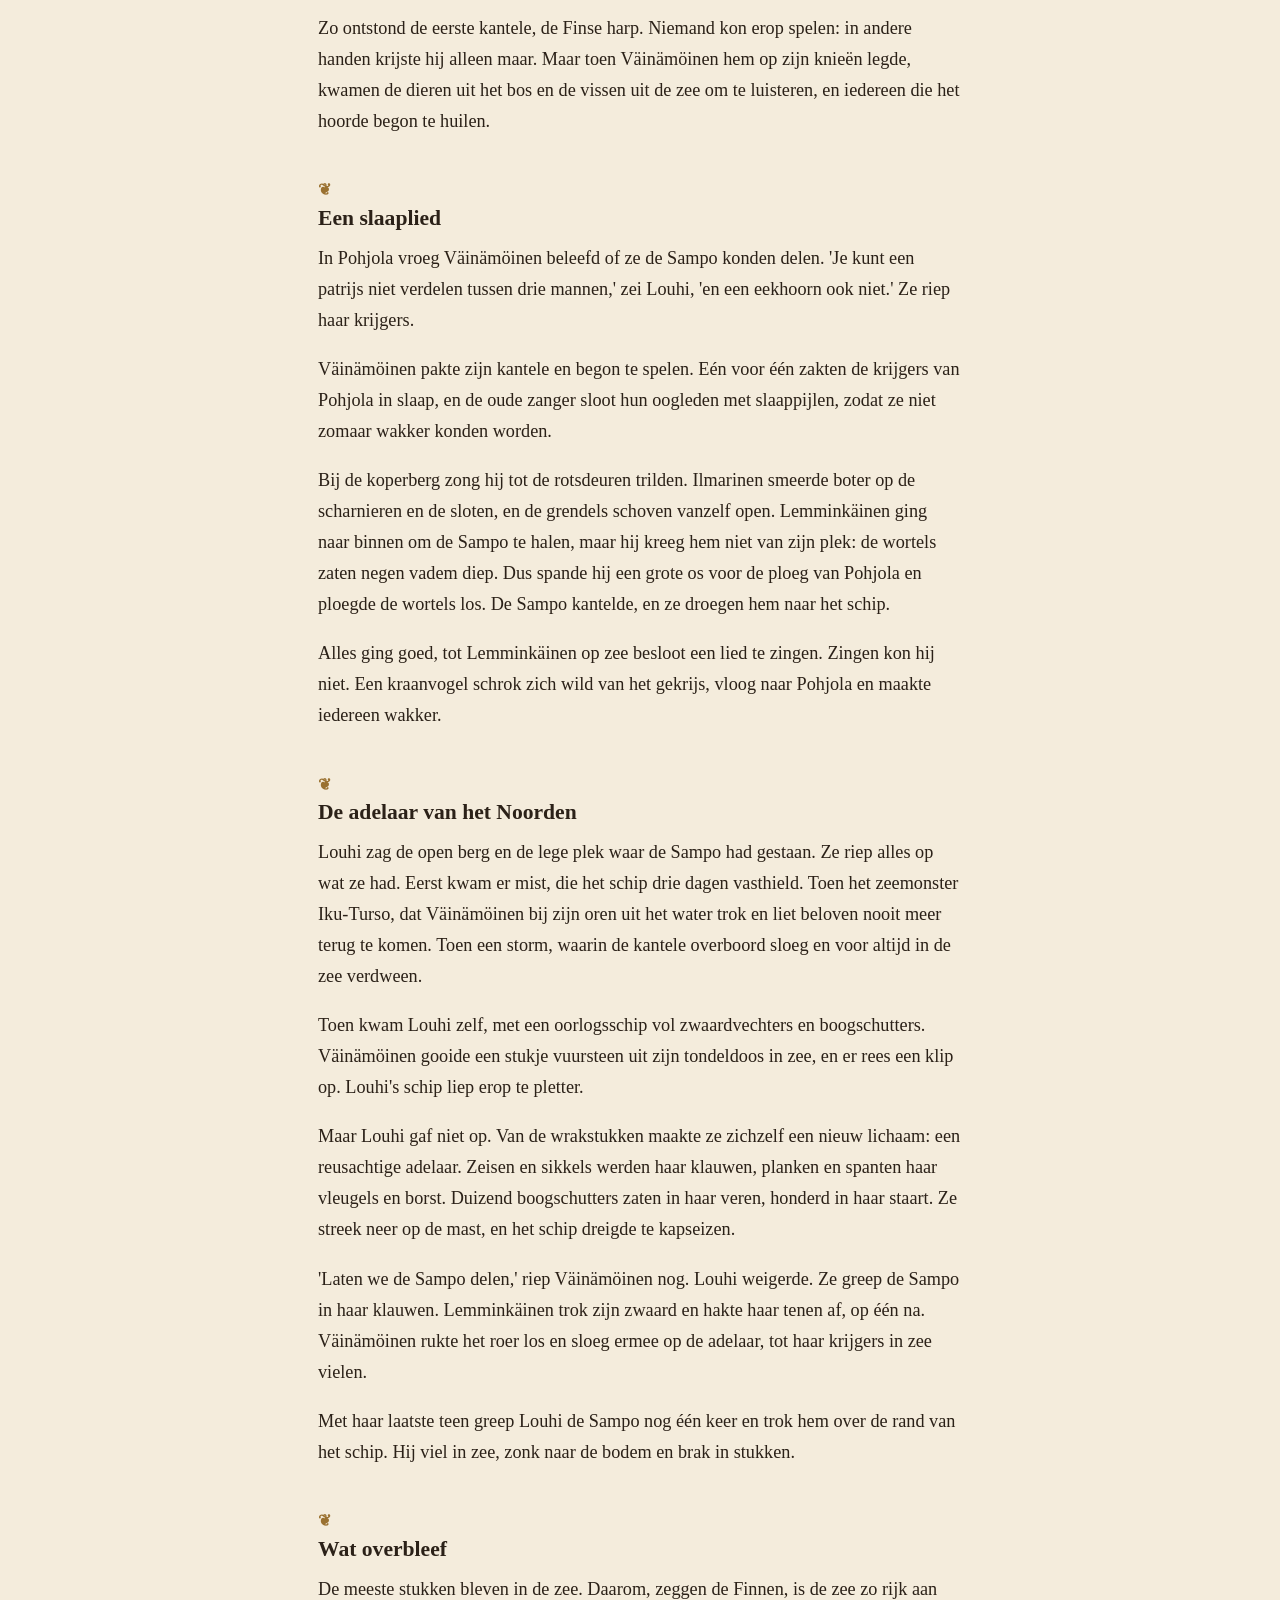
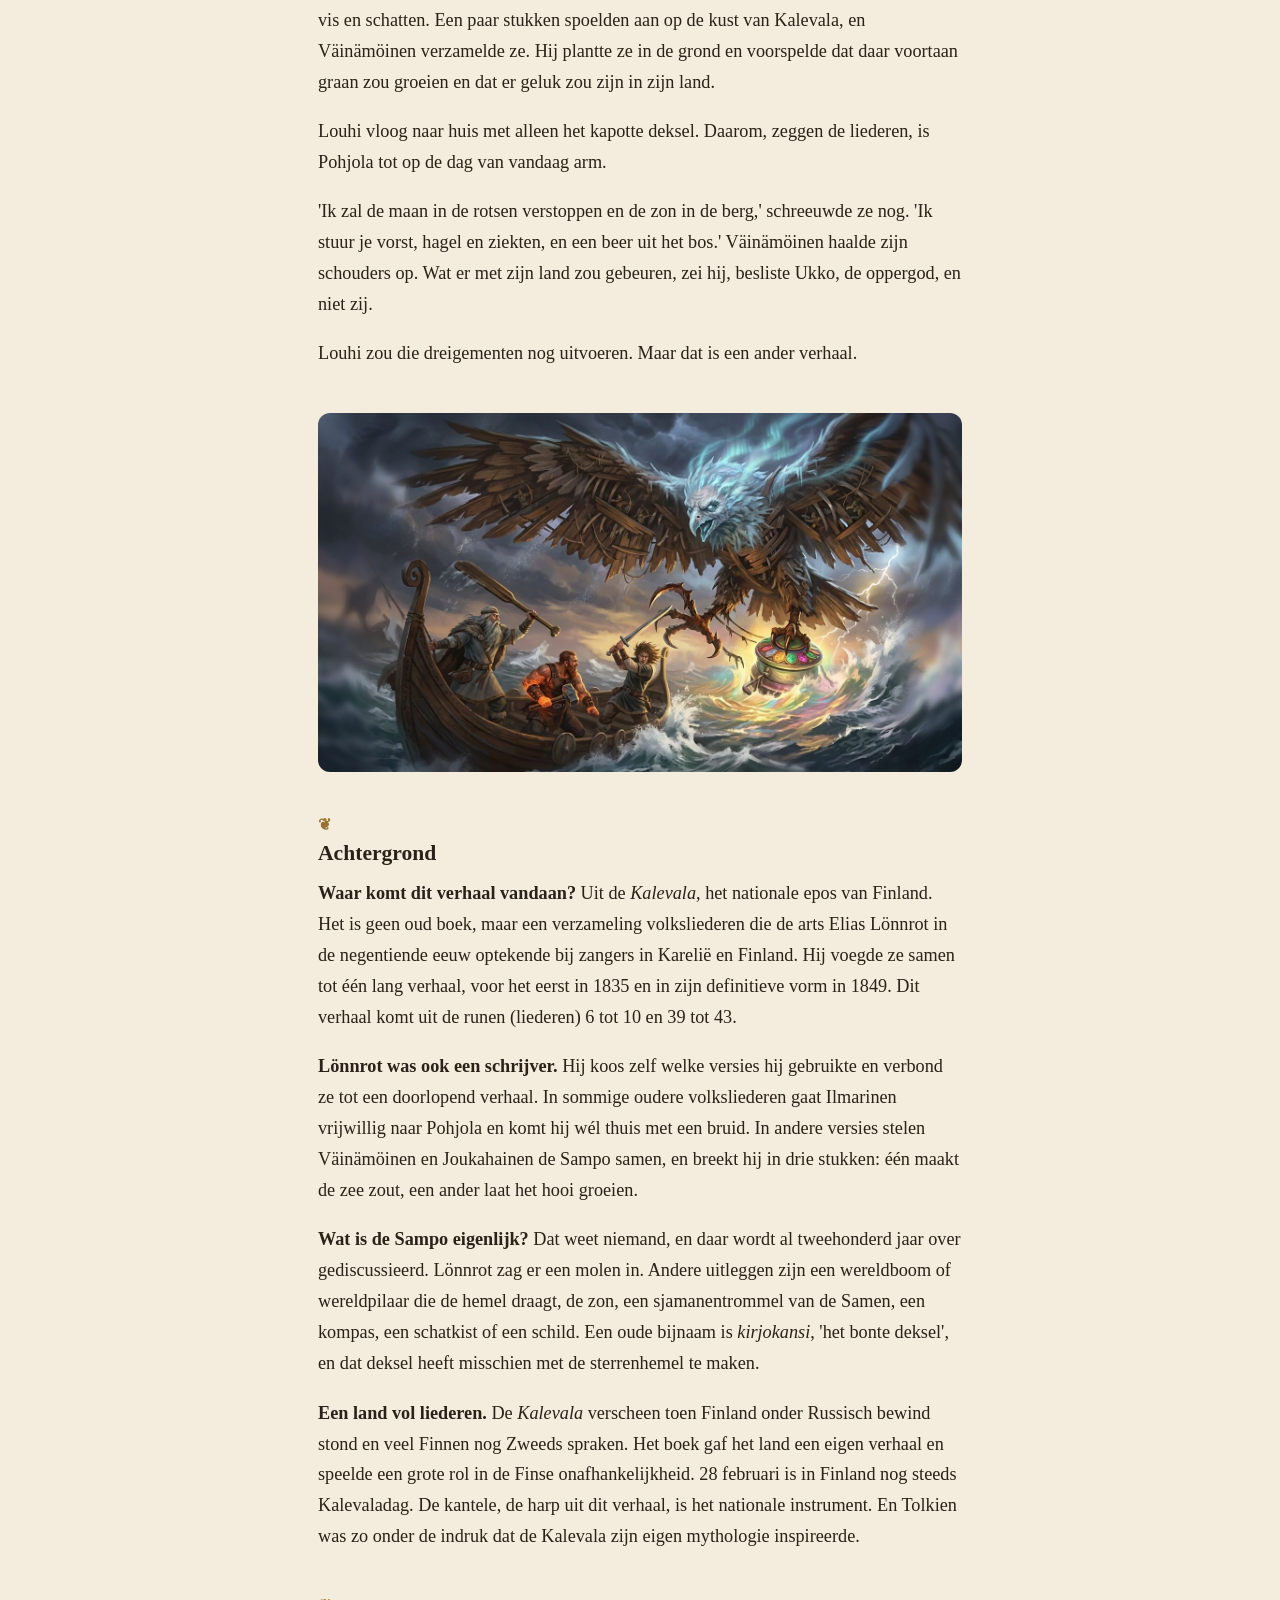
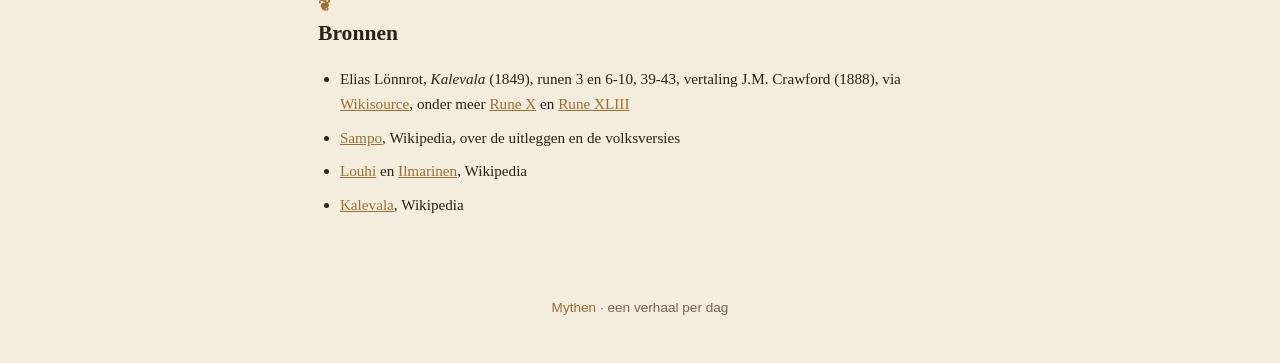
==== commit 672f5a6f: "Nieuw verhaal: De tweeling van Xibalba (Maya, Popol Vuh); openingsbeeld ook na het verhaal; leestijd" ====
--- a/verhalen/de-sampo.html
+++ b/verhalen/de-sampo.html
@@ -17,7 +17,7 @@
 <nav class="terug"><a href="../">← Alle mythen</a></nav>
 <article>
 <header>
-<p class="mythologie">Fins · <time datetime="2026-11-25">25 november 2026</time> · 11 min lezen</p>
+<p class="mythologie">Fins · <time datetime="2026-11-25">25 november 2026</time> · 10 min lezen</p>
 <h1>De Sampo</h1>
 <p class="ondertitel">De wondermolen van het Noorden, gesmeed en gestolen</p>
 </header>
@@ -74,6 +74,7 @@
 <p>Louhi vloog naar huis met alleen het kapotte deksel. Daarom, zeggen de liederen, is Pohjola tot op de dag van vandaag arm.</p>
 <p>'Ik zal de maan in de rotsen verstoppen en de zon in de berg,' schreeuwde ze nog. 'Ik stuur je vorst, hagel en ziekten, en een beer uit het bos.' Väinämöinen haalde zijn schouders op. Wat er met zijn land zou gebeuren, zei hij, besliste Ukko, de oppergod, en niet zij.</p>
 <p>Louhi zou die dreigementen nog uitvoeren. Maar dat is een ander verhaal.</p>
+<figure class="scene slot"><img src="../beelden/scenes/de-sampo.jpg" alt="De Sampo" width="1400" height="788"></figure>
 <h2>Achtergrond</h2>
 <p><strong>Waar komt dit verhaal vandaan?</strong> Uit de <em>Kalevala</em>, het nationale epos van Finland. Het is geen oud boek, maar een verzameling volksliederen die de arts Elias Lönnrot in de negentiende eeuw optekende bij zangers in Karelië en Finland. Hij voegde ze samen tot één lang verhaal, voor het eerst in 1835 en in zijn definitieve vorm in 1849. Dit verhaal komt uit de runen (liederen) 6 tot 10 en 39 tot 43.</p>
 <p><strong>Lönnrot was ook een schrijver.</strong> Hij koos zelf welke versies hij gebruikte en verbond ze tot een doorlopend verhaal. In sommige oudere volksliederen gaat Ilmarinen vrijwillig naar Pohjola en komt hij wél thuis met een bruid. In andere versies stelen Väinämöinen en Joukahainen de Sampo samen, en breekt hij in drie stukken: één maakt de zee zout, een ander laat het hooi groeien.</p>
--- a/verhaal.css
+++ b/verhaal.css
@@ -29,6 +29,7 @@
 .scene { margin: 0 -18px 1.8em; }
 .scene img { border-radius: 0; }
 @media (min-width: 720px) { .scene { margin: 0 0 2em; } .scene img { border-radius: 12px; } }
+.scene.slot { margin-top: 2.4em; }
 .figuur { max-width: 380px; margin-left: auto; margin-right: auto; text-align: center; }
 .figuur img { border-radius: 50% / 46%; box-shadow: 0 8px 30px rgba(0,0,0,.18); }
 figcaption { margin-top: .6em; color: var(--zacht); font-size: .9rem; line-height: 1.4; }
